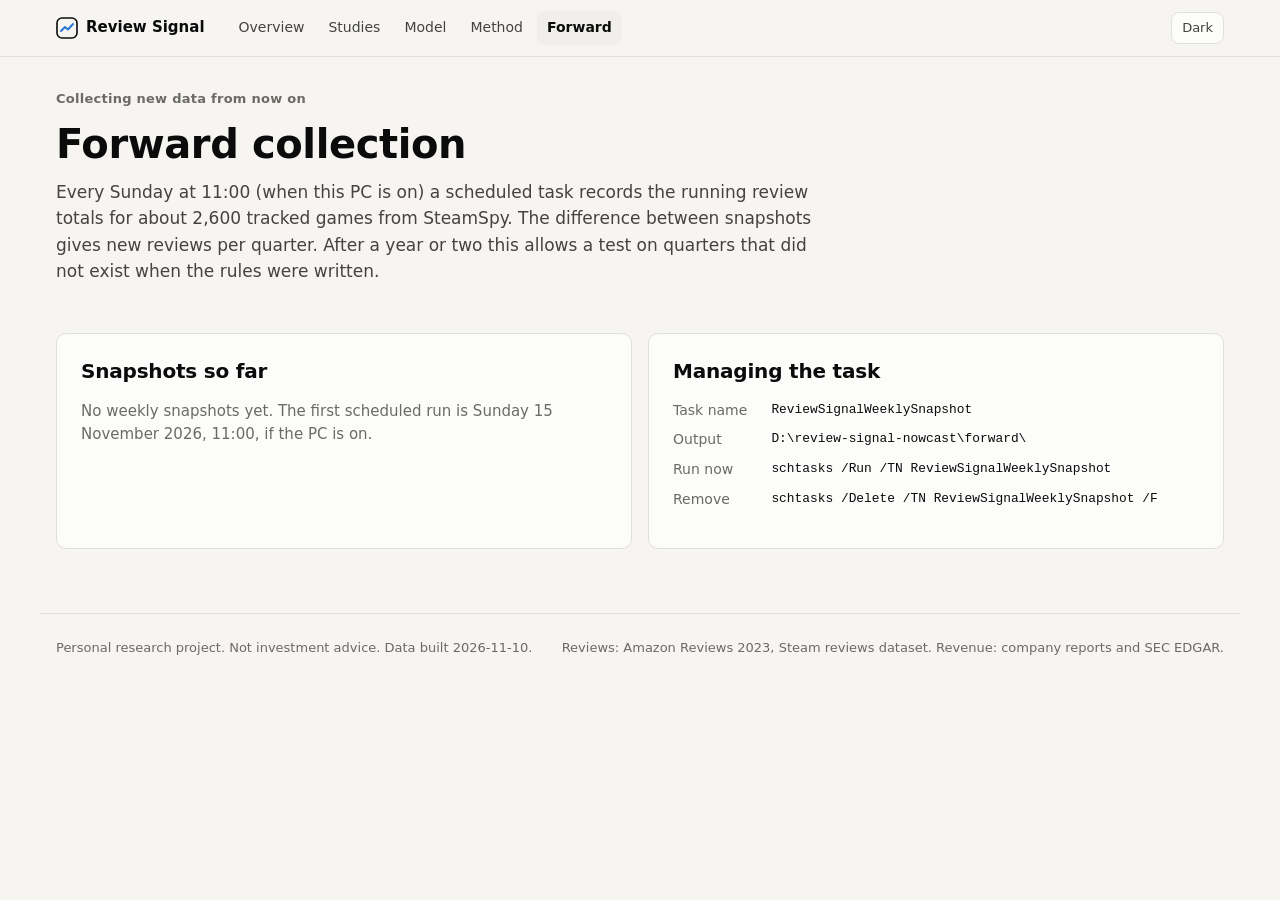
==== site/forward.html @ 0828e12b "Review Signal: project site served through Streamlit" ====
<!doctype html>
<html lang="en">
<head>
<meta charset="utf-8">
<meta name="viewport" content="width=device-width, initial-scale=1">
<title>Forward | Review Signal</title>
<meta name="description" content="Weekly collection of Steam review totals for a future out-of-sample test.">
<meta name="color-scheme" content="light dark">
<link rel="icon" href="data:image/svg+xml,%3Csvg xmlns='http://www.w3.org/2000/svg' viewBox='0 0 22 22'%3E%3Crect x='1' y='1' width='20' height='20' rx='5' fill='%23fcfcfb' stroke='%230b0b0b' stroke-width='1.6'/%3E%3Cpath d='M5 14 L9 10 L12 12.5 L17 7' fill='none' stroke='%232a78d6' stroke-width='2' stroke-linecap='round'/%3E%3C/svg%3E">
<link rel="stylesheet" href="assets/style.css">
<script src="assets/data.js" defer></script>
<script src="assets/app.js" defer></script>
</head>
<body data-page="forward">
<main>

<div class="page-head"><span class="eyebrow">Collecting new data from now on</span><h1>Forward collection</h1>
<p class="lede">Every Sunday at 11:00 (when this PC is on) a scheduled task records the running review totals for about 2,600 tracked games from SteamSpy. The difference between snapshots gives new reviews per quarter. After a year or two this allows a test on quarters that did not exist when the rules were written.</p></div>
<section class="grid g2"><div class="panel"><h2>Snapshots so far</h2><div id="fwdRuns" style="margin-top:var(--sp-4)"></div></div>
<div class="panel"><h2>Managing the task</h2><dl class="kv" style="margin-top:var(--sp-4)"><dt>Task name</dt><dd class="mono">ReviewSignalWeeklySnapshot</dd>
<dt>Output</dt><dd class="mono">D:\review-signal-nowcast\forward\</dd><dt>Run now</dt><dd class="mono">schtasks /Run /TN ReviewSignalWeeklySnapshot</dd>
<dt>Remove</dt><dd class="mono">schtasks /Delete /TN ReviewSignalWeeklySnapshot /F</dd></dl></div></section>
</main>
</body>
</html>
---- site/assets/style.css ----
/* Review Signal: shared styles. No external fonts or libraries. */
@view-transition { navigation: auto; }

:root {
  color-scheme: light;
  --bg: #f6f5f2;
  --surface: #fcfcfb;
  --surface-2: #f0efec;
  --line: #e2e0da;
  --line-strong: #cfccc4;
  --ink: #0b0b0b;
  --ink-2: #44433f;
  --ink-3: #6b6a65;
  --s1: #2a78d6;      /* series 1: tone, data */
  --s1-soft: #dce9fa;
  --s2: #eb6834;      /* series 2: baseline */
  --s3: #1baf7a;      /* series 3 */
  --neg: #e34948;     /* below / negative */
  --neg-soft: #fbe3e2;
  --pos: #2a78d6;
  --shade: rgba(120, 117, 108, 0.10);
  --good: #0ca30c;
  --focus: #2a78d6;
  --r: 10px;
  --font: "Segoe UI Variable Text", "Segoe UI", system-ui, -apple-system, "Helvetica Neue", Roboto, Arial, sans-serif;
  --mono: "Cascadia Mono", "SF Mono", ui-monospace, Consolas, "Liberation Mono", monospace;
  --sp-1: 4px; --sp-2: 8px; --sp-3: 12px; --sp-4: 16px; --sp-5: 24px; --sp-6: 32px; --sp-7: 48px; --sp-8: 64px;
  --ease: cubic-bezier(.2, .7, .2, 1);
}
@media (prefers-color-scheme: dark) {
  :root:not([data-theme="light"]) {
    color-scheme: dark;
    --bg: #121211; --surface: #1a1a19; --surface-2: #242422; --line: #33322f; --line-strong: #45443f;
    --ink: #f4f3ef; --ink-2: #d2d0c8; --ink-3: #a3a198;
    --s1: #4d95ec; --s1-soft: #1d2c40; --s2: #f07a48; --s3: #23c08a; --neg: #ef6b6a; --neg-soft: #3a2121;
    --pos: #4d95ec; --shade: rgba(255, 255, 255, 0.05); --focus: #6aa8f2;
  }
}
:root[data-theme="dark"] {
  color-scheme: dark;
  --bg: #121211; --surface: #1a1a19; --surface-2: #242422; --line: #33322f; --line-strong: #45443f;
  --ink: #f4f3ef; --ink-2: #d2d0c8; --ink-3: #a3a198;
  --s1: #4d95ec; --s1-soft: #1d2c40; --s2: #f07a48; --s3: #23c08a; --neg: #ef6b6a; --neg-soft: #3a2121;
  --pos: #4d95ec; --shade: rgba(255, 255, 255, 0.05); --focus: #6aa8f2;
}

* { box-sizing: border-box; }
html { -webkit-text-size-adjust: 100%; }
body {
  margin: 0; background: var(--bg); color: var(--ink); font: 15px/1.55 var(--font);
  font-feature-settings: "tnum" 1; -webkit-font-smoothing: antialiased;
}
a { color: var(--s1); text-decoration-thickness: 1px; text-underline-offset: 3px; }
a:hover { text-decoration-thickness: 2px; }
:focus-visible { outline: 2px solid var(--focus); outline-offset: 2px; border-radius: 4px; }
h1, h2, h3 { margin: 0; letter-spacing: -0.01em; }
h1 { font-size: clamp(28px, 4vw, 40px); line-height: 1.15; font-weight: 650; }
h2 { font-size: 20px; line-height: 1.3; font-weight: 640; }
h3 { font-size: 15px; font-weight: 640; }
p { margin: 0; }
.muted { color: var(--ink-3); }
.ink2 { color: var(--ink-2); }
.mono { font-family: var(--mono); font-size: 0.92em; }
.small { font-size: 13px; }

/* top bar */
.top {
  position: sticky; top: 0; z-index: 20; background: color-mix(in srgb, var(--bg) 92%, transparent);
  backdrop-filter: saturate(1.2) blur(6px); border-bottom: 1px solid var(--line);
}
.top .inner { max-width: 1200px; margin: 0 auto; padding: 0 var(--sp-4); display: flex; align-items: center; gap: var(--sp-5); height: 56px; }
.brand { display: flex; align-items: center; gap: var(--sp-2); font-weight: 680; color: var(--ink); text-decoration: none; white-space: nowrap; }
.brand svg { display: block; }
.nav { display: flex; gap: var(--sp-1); overflow-x: auto; scrollbar-width: none; flex: 1; }
.nav::-webkit-scrollbar { display: none; }
.nav a {
  color: var(--ink-2); text-decoration: none; padding: 6px 10px; border-radius: 7px; font-size: 14px; white-space: nowrap;
  transition: background .15s var(--ease), color .15s var(--ease);
}
.nav a:hover { background: var(--surface-2); color: var(--ink); }
.nav a[aria-current="page"] { color: var(--ink); background: var(--surface-2); font-weight: 600; }
.theme-btn {
  border: 1px solid var(--line); background: var(--surface); color: var(--ink-2); border-radius: 8px;
  height: 32px; padding: 0 10px; font: inherit; font-size: 13px; cursor: pointer;
}
.theme-btn:hover { border-color: var(--line-strong); color: var(--ink); }

/* layout */
main { max-width: 1200px; margin: 0 auto; padding: var(--sp-6) var(--sp-4) var(--sp-8); }
.page-head { display: grid; gap: var(--sp-3); margin-bottom: var(--sp-6); max-width: 860px; }
.eyebrow { font-size: 13px; color: var(--ink-3); font-weight: 600; letter-spacing: .02em; }
.lede { font-size: 17px; color: var(--ink-2); max-width: 760px; }
.grid { display: grid; gap: var(--sp-4); }
.g2 { grid-template-columns: repeat(2, minmax(0, 1fr)); }
.g3 { grid-template-columns: repeat(3, minmax(0, 1fr)); }
.g4 { grid-template-columns: repeat(4, minmax(0, 1fr)); }
@media (max-width: 900px) { .g3, .g4 { grid-template-columns: repeat(2, minmax(0, 1fr)); } }
@media (max-width: 620px) { .g2, .g3, .g4 { grid-template-columns: minmax(0, 1fr); } }
section { margin-top: var(--sp-7); }
section > .sec-head { display: flex; align-items: end; justify-content: space-between; gap: var(--sp-4); margin-bottom: var(--sp-4); flex-wrap: wrap; }
section > .sec-head p { color: var(--ink-3); font-size: 14px; max-width: 640px; }

.panel { background: var(--surface); border: 1px solid var(--line); border-radius: var(--r); padding: var(--sp-5); min-width: 0; }
.panel.tight { padding: var(--sp-4); }
.panel h3 + p { margin-top: var(--sp-1); }

/* stat tiles */
.stat { display: grid; gap: var(--sp-1); }
.stat .label { font-size: 13px; color: var(--ink-3); }
.stat .value { font-size: 32px; font-weight: 660; letter-spacing: -0.02em; line-height: 1.1; }
.stat .sub { font-size: 13px; color: var(--ink-2); }
.stat .value.neg { color: var(--neg); }

/* answer block */
.answer { display: grid; grid-template-columns: 6px 1fr; gap: var(--sp-4); align-items: stretch; }
.answer .bar { border-radius: 3px; background: var(--line-strong); }
.answer .bar.pos { background: var(--s1); }
.answer .bar.neg { background: var(--neg); }
.answer .bar.mixed { background: linear-gradient(var(--s1), var(--neg)); }
.answer p { font-size: 17px; color: var(--ink); }
.answer p + p { margin-top: var(--sp-2); font-size: 15px; color: var(--ink-2); }

/* controls */
.controls { display: flex; flex-wrap: wrap; gap: var(--sp-3); align-items: center; margin-bottom: var(--sp-4); }
.seg { display: inline-flex; background: var(--surface-2); border: 1px solid var(--line); border-radius: 9px; padding: 3px; gap: 2px; }
.seg button {
  border: 0; background: transparent; color: var(--ink-2); font: inherit; font-size: 13px; padding: 6px 12px; border-radius: 6px; cursor: pointer;
  transition: background .18s var(--ease), color .18s var(--ease), box-shadow .18s var(--ease);
}
.seg button:hover { color: var(--ink); }
.seg button[aria-pressed="true"] { background: var(--surface); color: var(--ink); box-shadow: 0 1px 2px rgba(0,0,0,.08), 0 0 0 1px var(--line); font-weight: 600; }
.chip {
  border: 1px solid var(--line); background: var(--surface); color: var(--ink-2); font: inherit; font-size: 13px;
  padding: 5px 11px; border-radius: 999px; cursor: pointer; transition: border-color .15s, background .15s, color .15s;
}
.chip:hover { border-color: var(--line-strong); color: var(--ink); }
.chip[aria-pressed="true"] { background: var(--ink); color: var(--surface); border-color: var(--ink); }
input[type="search"], select {
  font: inherit; font-size: 14px; color: var(--ink); background: var(--surface); border: 1px solid var(--line);
  border-radius: 8px; height: 34px; padding: 0 10px; min-width: 0;
}
input[type="search"] { width: 240px; max-width: 100%; }
.btn {
  font: inherit; font-size: 13px; border: 1px solid var(--line); background: var(--surface); color: var(--ink);
  border-radius: 8px; height: 34px; padding: 0 12px; cursor: pointer; transition: border-color .15s, background .15s;
}
.btn:hover { border-color: var(--ink-3); background: var(--surface-2); }

/* charts */
.chart { position: relative; width: 100%; }
.chart svg { display: block; width: 100%; height: auto; overflow: visible; }
.chart .grid-line { stroke: var(--line); stroke-width: 1; }
.chart .axis-text { fill: var(--ink-3); font-size: 11px; font-family: var(--font); }
.chart .zero { stroke: var(--ink-3); stroke-width: 1; }
.chart .shade { fill: var(--shade); }
.chart .xhair { stroke: var(--ink-3); stroke-width: 1; stroke-dasharray: 3 3; opacity: 0; transition: opacity .12s; }
.chart.hovering .xhair { opacity: 1; }
.chart .dot { stroke: var(--surface); stroke-width: 2; }
.chart .end-label { font-size: 11px; fill: var(--ink-2); font-family: var(--font); }
.chart .draw { stroke-dasharray: var(--len); stroke-dashoffset: var(--len); animation: draw 1.1s var(--ease) forwards; }
@keyframes draw { to { stroke-dashoffset: 0; } }
.chart rect.bar { transition: opacity .15s; }
.chart.hovering rect.bar:not(.hot) { opacity: .45; }
.chart .grow { transform-box: fill-box; animation: grow .7s var(--ease) both; }
@keyframes grow { from { transform: scaleY(0); } }
.tip {
  position: absolute; pointer-events: none; z-index: 5; min-width: 160px; max-width: 280px; background: var(--surface);
  border: 1px solid var(--line-strong); border-radius: 8px; padding: 8px 10px; font-size: 12.5px; line-height: 1.45;
  box-shadow: 0 6px 20px rgba(0,0,0,.12); opacity: 0; transform: translateY(4px); transition: opacity .12s, transform .12s;
}
.tip.on { opacity: 1; transform: none; }
.tip b { font-weight: 640; }
.tip .row { display: flex; justify-content: space-between; gap: 12px; }
.tip .sw { display: inline-block; width: 8px; height: 8px; border-radius: 2px; margin-right: 6px; vertical-align: 0; }
.legend { display: flex; flex-wrap: wrap; gap: var(--sp-4); font-size: 13px; color: var(--ink-2); margin-bottom: var(--sp-3); }
.legend span { display: inline-flex; align-items: center; gap: 6px; }
.legend i { width: 14px; height: 3px; border-radius: 2px; display: inline-block; }
.legend i.dash { background: repeating-linear-gradient(90deg, currentColor 0 4px, transparent 4px 7px) !important; height: 2px; }
.legend i.box { width: 10px; height: 10px; border-radius: 2px; }
.chart-note { font-size: 12.5px; color: var(--ink-3); margin-top: var(--sp-3); }

/* tables */
.table-wrap { overflow-x: auto; border: 1px solid var(--line); border-radius: var(--r); background: var(--surface); }
table { border-collapse: collapse; width: 100%; font-size: 13.5px; }
th, td { padding: 9px 12px; text-align: left; border-bottom: 1px solid var(--line); white-space: nowrap; }
td.wrap { white-space: normal; min-width: 240px; }
th { font-weight: 600; color: var(--ink-2); background: var(--surface-2); position: sticky; top: 0; cursor: pointer; user-select: none; }
th[aria-sort="ascending"]::after { content: " \2191"; color: var(--ink-3); }
th[aria-sort="descending"]::after { content: " \2193"; color: var(--ink-3); }
td.num, th.num { text-align: right; }
tr:last-child td { border-bottom: 0; }
tbody tr { transition: background .12s; }
tbody tr:hover { background: var(--surface-2); }
.pill { display: inline-block; padding: 1px 8px; border-radius: 999px; font-size: 12px; font-weight: 600; border: 1px solid var(--line); color: var(--ink-2); }
.pill.hit { color: var(--good); border-color: color-mix(in srgb, var(--good) 40%, transparent); }
.pill.miss { color: var(--neg); border-color: color-mix(in srgb, var(--neg) 40%, transparent); }
.pill.na { color: var(--ink-3); }
.up { color: var(--s1); } .down { color: var(--neg); }
.table-foot { display: flex; justify-content: space-between; align-items: center; gap: var(--sp-3); padding: var(--sp-3) 0 0; font-size: 13px; color: var(--ink-3); flex-wrap: wrap; }

/* lists, quotes, steps */
.list { display: grid; gap: var(--sp-3); margin: 0; padding: 0; list-style: none; }
.list li { display: grid; grid-template-columns: 20px 1fr; gap: var(--sp-2); color: var(--ink-2); }
.list li::before { content: ""; width: 6px; height: 6px; border-radius: 50%; background: var(--ink-3); margin: 9px 0 0 6px; }
.list.yes li::before { background: var(--s1); }
.list.no li::before { background: var(--neg); }
.quote { border-top: 1px solid var(--line); padding: var(--sp-3) 0; }
.quote:first-child { border-top: 0; padding-top: 0; }
.quote q { display: block; color: var(--ink); quotes: "\201C" "\201D"; }
.quote .meta { font-size: 12.5px; color: var(--ink-3); margin-top: 2px; }
.steps { counter-reset: s; display: grid; gap: 0; }
.step { display: grid; grid-template-columns: 36px 1fr auto; gap: var(--sp-3); padding: var(--sp-4) 0; border-top: 1px solid var(--line); align-items: start; }
.step:first-child { border-top: 0; }
.step .n { counter-increment: s; width: 28px; height: 28px; border-radius: 50%; border: 1px solid var(--line-strong); display: grid; place-items: center; font-size: 13px; font-weight: 600; color: var(--ink-2); }
.step .n::before { content: counter(s); }
.status { font-size: 12px; font-weight: 600; padding: 2px 8px; border-radius: 6px; background: var(--surface-2); color: var(--ink-2); white-space: nowrap; }
.status.completed { color: var(--good); }
.status.blocked { color: var(--neg); }
.kv { display: grid; grid-template-columns: max-content 1fr; gap: var(--sp-2) var(--sp-5); font-size: 14px; }
.kv dt { color: var(--ink-3); }
.kv dd { margin: 0; color: var(--ink); min-width: 0; overflow-wrap: anywhere; }
.links { display: grid; gap: 0; }
.links a {
  display: grid; grid-template-columns: 1fr auto; gap: var(--sp-3); padding: var(--sp-4) 0; border-top: 1px solid var(--line);
  color: var(--ink); text-decoration: none; transition: padding .2s var(--ease);
}
.links a:first-child { border-top: 0; }
.links a:hover { padding-left: 6px; }
.links a span:last-child { color: var(--ink-3); }
.links a b { display: block; font-weight: 620; }
.links a small { color: var(--ink-3); font-size: 13px; }
.heat td.cell { text-align: center; font-size: 12px; min-width: 52px; }
pre.code { background: var(--surface-2); border: 1px solid var(--line); border-radius: 8px; padding: var(--sp-4); overflow: auto; font: 12.5px/1.5 var(--mono); color: var(--ink-2); max-height: 420px; margin: 0; }
.foot { max-width: 1200px; margin: 0 auto; padding: var(--sp-5) var(--sp-4) var(--sp-7); color: var(--ink-3); font-size: 13px; border-top: 1px solid var(--line); display: flex; justify-content: space-between; gap: var(--sp-4); flex-wrap: wrap; }
.empty { padding: var(--sp-6); text-align: center; color: var(--ink-3); }

@media (prefers-reduced-motion: reduce) {
  *, *::before, *::after { animation-duration: 0.001ms !important; animation-iteration-count: 1 !important; transition-duration: 0.001ms !important; }
  @view-transition { navigation: none; }
}
@media print { .top, .controls, .theme-btn { display: none; } body { background: #fff; } .panel { break-inside: avoid; } }

/* horizontal theme bars */
.hbar { display: grid; grid-template-columns: minmax(96px, 130px) 1fr 56px; gap: 12px; align-items: center; padding: 7px 0; }
.hb-l { font-size: 13px; color: var(--ink-2); }
.hb-t { height: 12px; background: var(--surface-2); border-radius: 3px; overflow: hidden; }
.hb-f { display: block; height: 100%; background: var(--s1); border-radius: 3px; transition: width .7s var(--ease); }
.hb-v { font-size: 13px; text-align: right; font-variant-numeric: tabular-nums; color: var(--ink); }
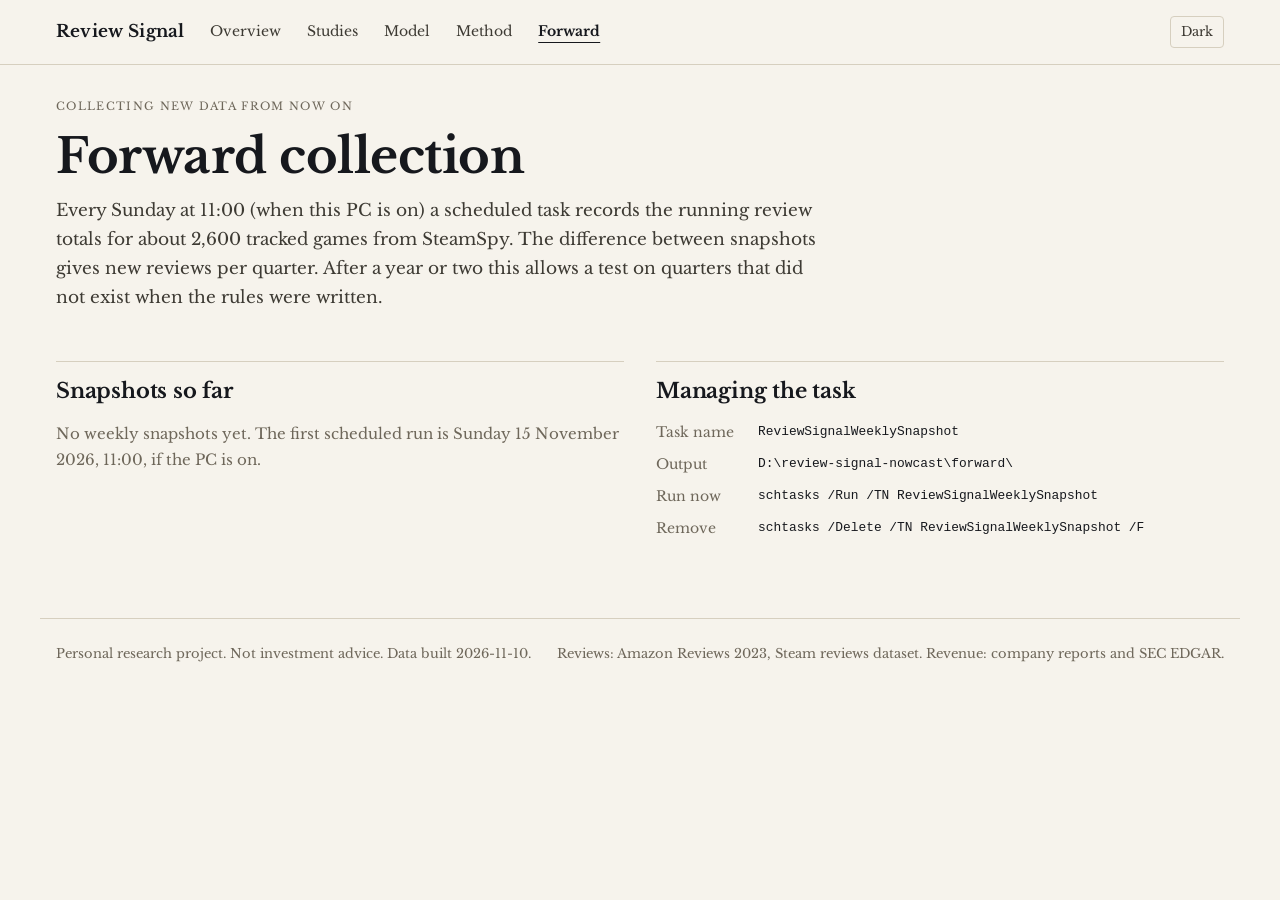
==== commit 062e0995: "Restyle: Libre Baskerville, paper palette, plain editorial layout, no cards or icons" ====
--- a/site/forward.html
+++ b/site/forward.html
@@ -6,7 +6,7 @@
 <title>Forward | Review Signal</title>
 <meta name="description" content="Weekly collection of Steam review totals for a future out-of-sample test.">
 <meta name="color-scheme" content="light dark">
-<link rel="icon" href="data:image/svg+xml,%3Csvg xmlns='http://www.w3.org/2000/svg' viewBox='0 0 22 22'%3E%3Crect x='1' y='1' width='20' height='20' rx='5' fill='%23fcfcfb' stroke='%230b0b0b' stroke-width='1.6'/%3E%3Cpath d='M5 14 L9 10 L12 12.5 L17 7' fill='none' stroke='%232a78d6' stroke-width='2' stroke-linecap='round'/%3E%3C/svg%3E">
+<link rel="icon" href="data:image/svg+xml,%3Csvg xmlns='http://www.w3.org/2000/svg' viewBox='0 0 32 32'%3E%3Crect width='32' height='32' rx='4' fill='%238a4a0e'/%3E%3Ctext x='16' y='23' font-family='Georgia,serif' font-size='20' font-weight='700' fill='%23f6f3ec' text-anchor='middle'%3ER%3C/text%3E%3C/svg%3E">
 <link rel="stylesheet" href="assets/style.css">
 <script src="assets/data.js" defer></script>
 <script src="assets/app.js" defer></script>
--- a/site/assets/style.css
+++ b/site/assets/style.css
@@ -1,47 +1,39 @@
-/* Review Signal: shared styles. No external fonts or libraries. */
+/* Review Signal: shared styles. Libre Baskerville, warm paper palette, plain editorial layout. */
+@import url("https://fonts.googleapis.com/css2?family=Libre+Baskerville:wght@400;700&display=swap");
 @view-transition { navigation: auto; }
 
 :root {
   color-scheme: light;
-  --bg: #f6f5f2;
-  --surface: #fcfcfb;
-  --surface-2: #f0efec;
-  --line: #e2e0da;
-  --line-strong: #cfccc4;
-  --ink: #0b0b0b;
-  --ink-2: #44433f;
-  --ink-3: #6b6a65;
-  --s1: #2a78d6;      /* series 1: tone, data */
-  --s1-soft: #dce9fa;
-  --s2: #eb6834;      /* series 2: baseline */
-  --s3: #1baf7a;      /* series 3 */
-  --neg: #e34948;     /* below / negative */
-  --neg-soft: #fbe3e2;
-  --pos: #2a78d6;
-  --shade: rgba(120, 117, 108, 0.10);
-  --good: #0ca30c;
-  --focus: #2a78d6;
-  --r: 10px;
-  --font: "Segoe UI Variable Text", "Segoe UI", system-ui, -apple-system, "Helvetica Neue", Roboto, Arial, sans-serif;
+  --bg: #f6f3ec;
+  --surface: #f6f3ec;
+  --surface-2: #ece7dc;
+  --line: #d6cfbf;
+  --line-strong: #b9b09c;
+  --ink: #16181d;
+  --ink-2: #3d3a33;
+  --ink-3: #6e675a;
+  --s1: #8a4a0e;      /* series 1: model, data */
+  --s1-soft: #efe2d2;
+  --s2: #3f6274;      /* series 2: baseline */
+  --s3: #5b7a3a;      /* series 3 */
+  --neg: #a33a26;     /* below / negative */
+  --neg-soft: #f1ddd6;
+  --pos: #8a4a0e;
+  --shade: rgba(110, 103, 90, 0.10);
+  --good: #4d6b2f;
+  --focus: #8a4a0e;
+  --r: 4px;
+  --font: "Libre Baskerville", Georgia, "Times New Roman", serif;
   --mono: "Cascadia Mono", "SF Mono", ui-monospace, Consolas, "Liberation Mono", monospace;
   --sp-1: 4px; --sp-2: 8px; --sp-3: 12px; --sp-4: 16px; --sp-5: 24px; --sp-6: 32px; --sp-7: 48px; --sp-8: 64px;
   --ease: cubic-bezier(.2, .7, .2, 1);
 }
-@media (prefers-color-scheme: dark) {
-  :root:not([data-theme="light"]) {
-    color-scheme: dark;
-    --bg: #121211; --surface: #1a1a19; --surface-2: #242422; --line: #33322f; --line-strong: #45443f;
-    --ink: #f4f3ef; --ink-2: #d2d0c8; --ink-3: #a3a198;
-    --s1: #4d95ec; --s1-soft: #1d2c40; --s2: #f07a48; --s3: #23c08a; --neg: #ef6b6a; --neg-soft: #3a2121;
-    --pos: #4d95ec; --shade: rgba(255, 255, 255, 0.05); --focus: #6aa8f2;
-  }
-}
 :root[data-theme="dark"] {
   color-scheme: dark;
-  --bg: #121211; --surface: #1a1a19; --surface-2: #242422; --line: #33322f; --line-strong: #45443f;
-  --ink: #f4f3ef; --ink-2: #d2d0c8; --ink-3: #a3a198;
-  --s1: #4d95ec; --s1-soft: #1d2c40; --s2: #f07a48; --s3: #23c08a; --neg: #ef6b6a; --neg-soft: #3a2121;
-  --pos: #4d95ec; --shade: rgba(255, 255, 255, 0.05); --focus: #6aa8f2;
+    --bg: #1b1a17; --surface: #1b1a17; --surface-2: #26241f; --line: #3b3830; --line-strong: #555046;
+    --ink: #ede8dd; --ink-2: #cfc8b9; --ink-3: #9d9585;
+    --s1: #d39a5e; --s1-soft: #3a2c1d; --s2: #8fb0c2; --s3: #9cba78; --neg: #e08a74; --neg-soft: #3a231d;
+    --pos: #d39a5e; --shade: rgba(255, 255, 255, 0.05); --focus: #d39a5e;
 }
 
 * { box-sizing: border-box; }
@@ -246,3 +238,44 @@
 .hb-t { height: 12px; background: var(--surface-2); border-radius: 3px; overflow: hidden; }
 .hb-f { display: block; height: 100%; background: var(--s1); border-radius: 3px; transition: width .7s var(--ease); }
 .hb-v { font-size: 13px; text-align: right; font-variant-numeric: tabular-nums; color: var(--ink); }
+
+/* ---- editorial restyle: no boxed cards, no pills, no glass ---- */
+body { font-size: 15px; line-height: 1.7; font-feature-settings: normal; }
+h1 { font-weight: 700; letter-spacing: -0.01em; line-height: 1.2; }
+h2 { font-weight: 700; font-size: 21px; }
+h3 { font-weight: 700; }
+.mono { font-family: var(--mono); }
+.top { background: var(--bg); backdrop-filter: none; }
+.brand { font-weight: 700; }
+.nav a { border-radius: 0; padding: 6px 2px; margin-right: 18px; }
+.nav a:hover { background: none; color: var(--ink); text-decoration: underline; }
+.nav a[aria-current="page"] { background: none; font-weight: 700; text-decoration: underline; text-underline-offset: 6px; }
+.theme-btn { border-radius: var(--r); background: none; }
+.panel { background: none; border: 0; border-top: 1px solid var(--line); border-radius: 0; padding: var(--sp-4) 0 0; }
+.grid { gap: var(--sp-6); }
+.grid.g4 { gap: var(--sp-5); }
+.stat .value { font-weight: 700; font-size: 30px; }
+.answer { display: block; border-top: 2px solid var(--ink); padding-top: var(--sp-4); }
+.answer .bar { display: none; }
+.answer h2 { font-size: 24px; }
+.pill, .pill.hit, .pill.miss, .pill.na { border: 0; padding: 0; border-radius: 0; font-size: inherit; font-weight: 400; background: none; }
+.status { background: none; padding: 0; }
+.table-wrap { border: 0; border-top: 1px solid var(--ink-3); border-radius: 0; background: none; }
+th { background: var(--bg); border-bottom: 1px solid var(--ink-3); }
+tbody tr:hover { background: var(--surface-2); }
+.list li { display: list-item; margin-left: 18px; }
+.list { list-style: square; padding-left: 0; gap: var(--sp-2); }
+.list li::before { content: none; }
+.list li::marker { color: var(--ink-3); }
+.links a:hover { padding-left: 0; text-decoration: underline; }
+input[type="search"], select, .btn { border-radius: var(--r); background: var(--bg); }
+.tip { border-radius: var(--r); box-shadow: 0 2px 8px rgba(0,0,0,.10); background: var(--bg); }
+.chart .axis-text, .chart .end-label { font-family: var(--font); }
+.studies td.wrap { min-width: 260px; }
+.g2 th, .g2 td { white-space: normal; }
+
+.brand { font-size: 17px; letter-spacing: 0.01em; }
+.eyebrow { text-transform: uppercase; letter-spacing: 0.12em; font-size: 11px; font-weight: 400; color: var(--ink-3); }
+.stat .label { text-transform: uppercase; letter-spacing: 0.1em; font-size: 11px; }
+.page-head h1 { font-size: clamp(32px, 4.6vw, 48px); }
+.top .inner { height: 64px; }
